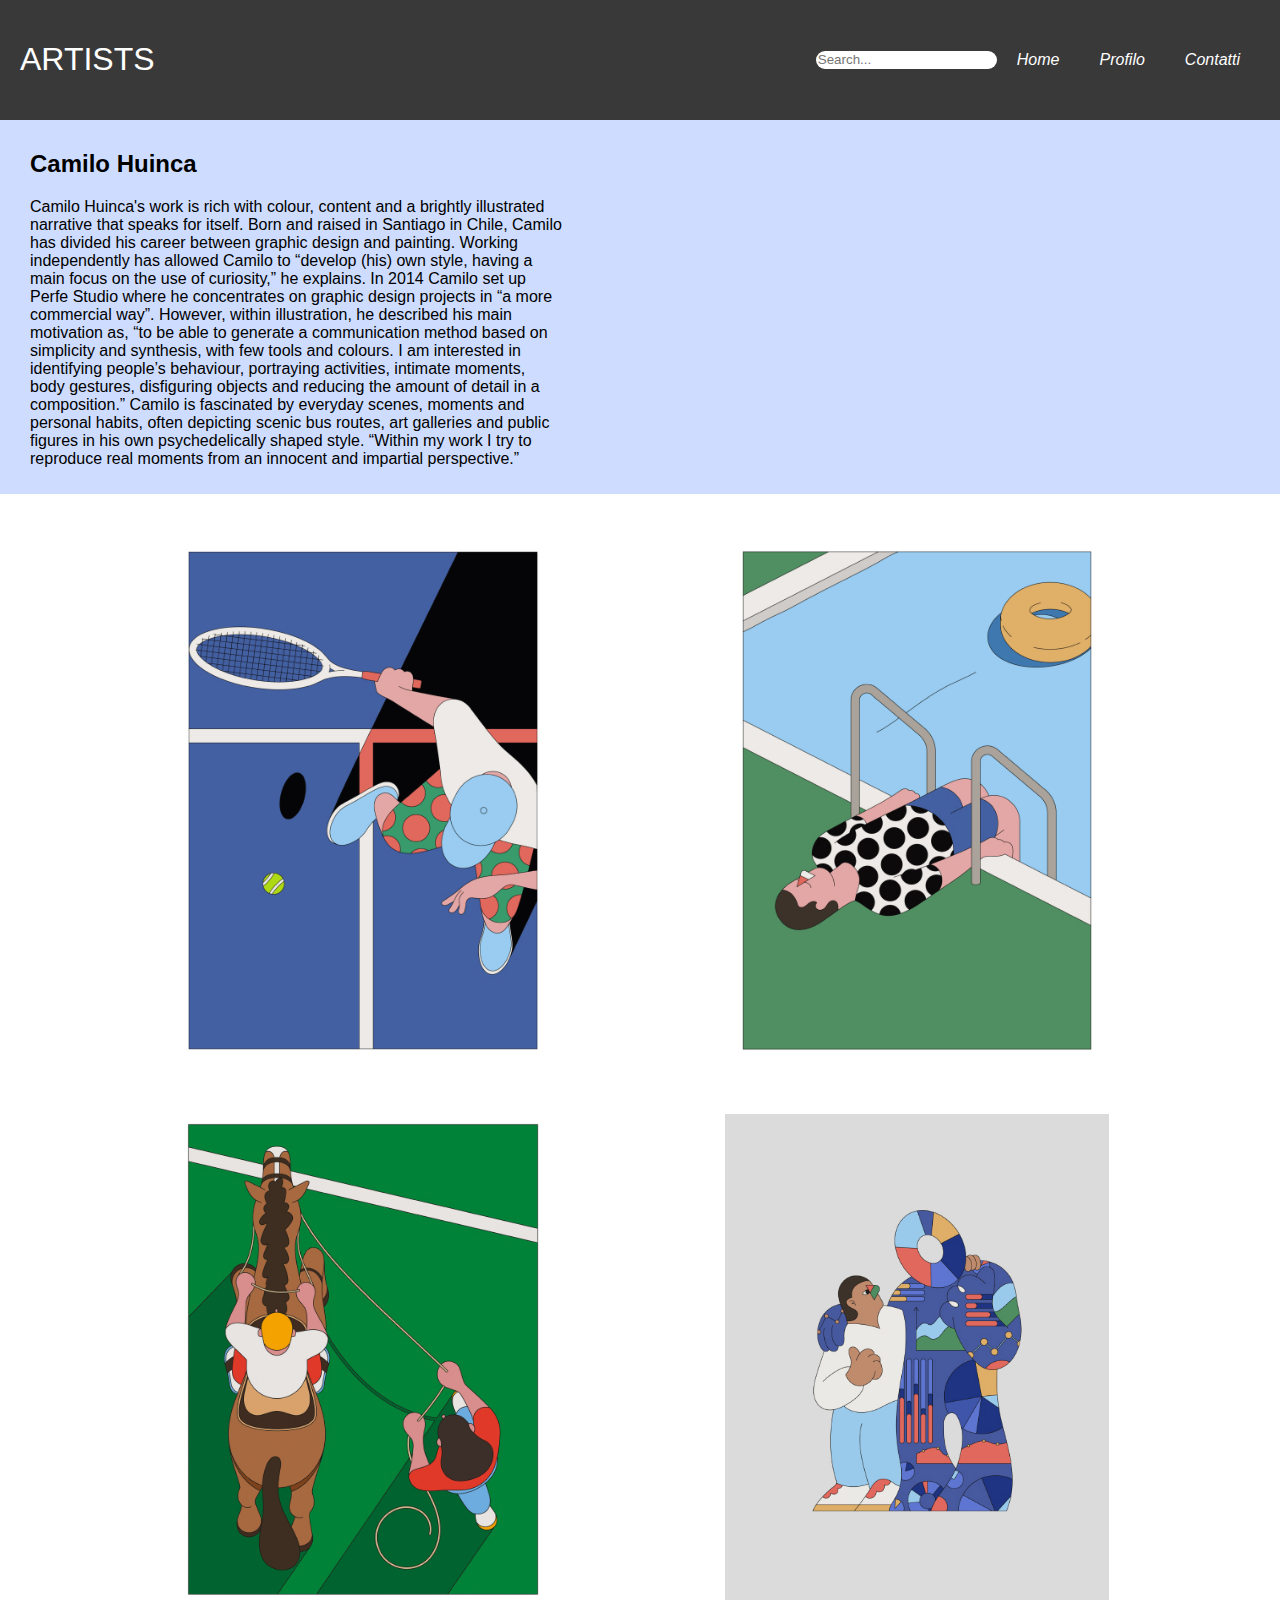
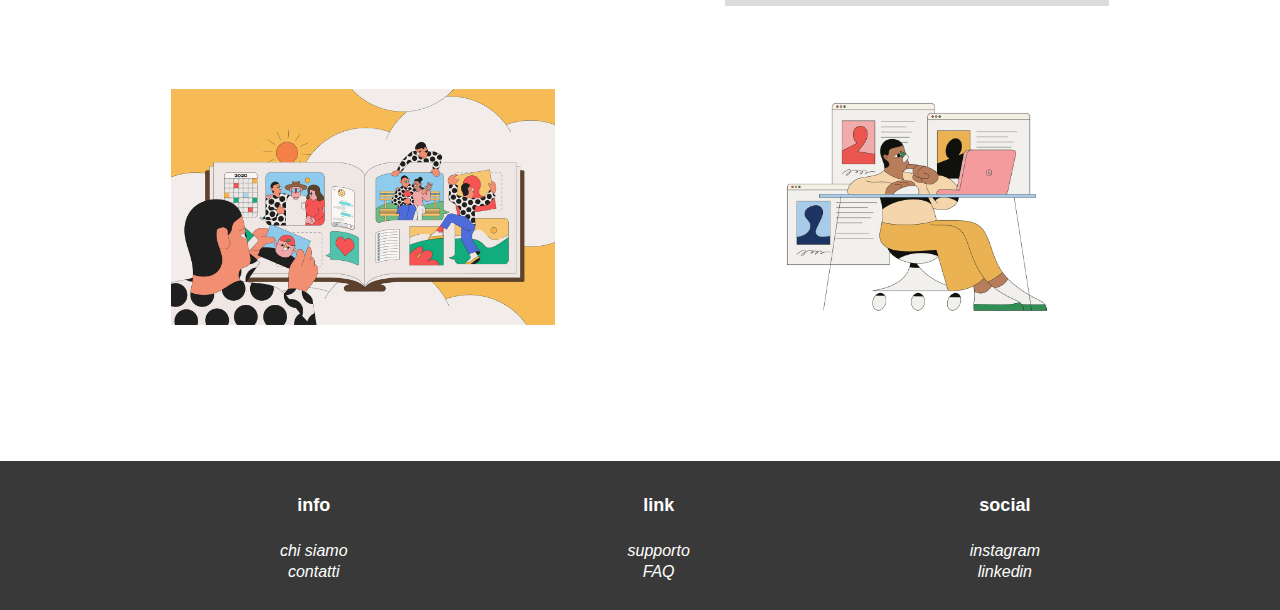
==== index2.html @ b61ab40c "add HTML,CSS,IMG" ====
<!DOCTYPE html>
<html lang="en"></html>
<head>
    <meta charset="UTf-8">
    <meta hhtp-equiv="X-UA-Compatible" content="IE=edge">
    <meta name="viewport" content="width=device-width, initial-scale=1.0">
    <title>index.html</title>
    <link rel="stylesheet" href="css/stili2.css">
</head>
<body>
    <header>
        <h1>ARTISTS</h1>
        <nav>
            <ul>
                <input type="text" placeholder="Search...">
                <li><a href="index.html">Home</a></li>
                <li><a href="#">Profilo</a></li>
                <li><a href="#">Contatti</a></li>
            </ul>
        </nav>
    </header>
    <section class="camilo">
        <div class="camilot">
          <h2>Camilo Huinca</h2>
          <p>Camilo Huinca's work is rich with colour, content and a brightly illustrated<br> narrative that speaks for itself. Born and raised in Santiago in Chile, Camilo<br> has divided his career between graphic design and painting. Working<br> independently has allowed Camilo to “develop (his) own style, having a<br> main focus on the use of curiosity,” he explains. In 2014 Camilo set up<br> Perfe Studio where he concentrates on graphic design projects in “a more<br> commercial way”. However, within illustration, he described his main<br> motivation as, “to be able to generate a communication method based on<br> simplicity and synthesis, with few tools and colours. I am interested in<br> identifying people’s behaviour, portraying activities, intimate moments,<br> body gestures, disfiguring objects and reducing the amount of detail in a<br> composition.” Camilo is fascinated by everyday scenes, moments and<br> personal habits, often depicting scenic bus routes, art galleries and public<br> figures in his own psychedelically shaped style. “Within my work I try to<br> reproduce real moments from an innocent and impartial perspective.”</p>
        
      </div>
      <div class="camiloi">
      
      </div>
      </section>
      <section class="camilo11">

          <div class="camilo1">
          <img src="img/AP_Camilo_Huinca_Match-Point_2x-scaled.jpg">
          <img src="img/AP_Camilo_Huinca_Tired-Swimmer_2x-scaled.jpg">
      </div>
      <div class="camilo2">
          <img src="img/AP_Camilo_Huinca_THE-NEW-YORKER_2x-scaled.jpg">
          <img src="img/AP_Camilo_Huinca_The-Atlantic-03_2x.jpg">
      </div>
      <div class="camilo3">
          <img src="img/AP_Camilo_Huinca_social-well_2x.jpg">
          <img src="img/AP_Camilo_Huinca_LALL_2_2x.jpg">
      </div>
      </section>
      <footer>
        <div class="info">
         <ul>
             <h4>info</h4>
             <li><a href="#">chi siamo</a></li>
             <li><a href="#">contatti</a></li>
         </ul>
        </div>
        <div class="link">
         <ul>
    
             <h4>link</h4>
             <li><a href="#">supporto</a></li>
             <li><a href="#">FAQ</a></li>
         </ul>
        </div>
        <div class="social">
         <ul>
     
             <h4>social</h4>
             <li><a href="#">instagram</a></li>
             <li><a href="#">linkedin</a></li>
             
     </ul>
        </div>
        

     </footer>

</main>
---- css/stili2.css ----
body {
    font-family: Arial, Helvetica, sans-serif;
    background-color: white;
    margin:0%;
}
img {
    max-width:100%;
    height: auto;
}
header a {
    text-decoration: none;
    color:white;
    margin-right: 20px;
    
}

header a:hover {
    color: black;
    text-decoration: underline;
}

header {
    display: flex;
    justify-content: space-between;
    align-items: center;
    padding: 20px;
    color: white;
    background-color: #393939;
    
    
}
header h1 {
    font-weight: 100;
}

header p {
    margin: 0;
    
    text-transform: uppercase;
    
}
header input {
    border-radius: 20px;
    border-style: none;
    
    
}

header nav ul {
    margin:0;
    padding: 0;
    list-style-type: none;
    display: flex;
    gap: 20px;
    font-style: italic;
}
    
div.camilot {
    margin: 0%;
    padding-left: 30px;
    
          
}
.camilo {
    display: flex;
    padding-top: 10px;
    padding-bottom: 10px;
    justify-content: space-between;
   background-color: #CEDDFF;
   align-items: center; 
}
div.camiloi img {
    max-width:50%;
}
.camilo11 img {
    max-width: 30%;
    object-fit: contain;
}
div.camilo1 {
    display: flex;
    justify-content: space-evenly;
    max-width: auto;
    padding-top: 40px;
    
}

div.camilo2 {
    display: flex;
    justify-content: space-evenly;
    max-width: auto;
    padding-top: 40px;
    
}
div.camilo3 {
    display: flex;
    justify-content: space-evenly;
    max-width: auto;
    padding-top: 40px;
    padding-bottom: 100px;
    
}
footer {
    background-color: #393939;
    padding-bottom: 10px;
    padding-top: 10px;
    width: auto;
    height: auto;
    justify-content: space-evenly;
    margin: 0%;
    display: flex;
    text-align: center;
         
}
footer ul {
    color: white;
    font-size: large;
    list-style-type: none;
}
footer a {
    color: white;
    font-style: italic;
    font-size:medium;
    text-decoration: none;    
}
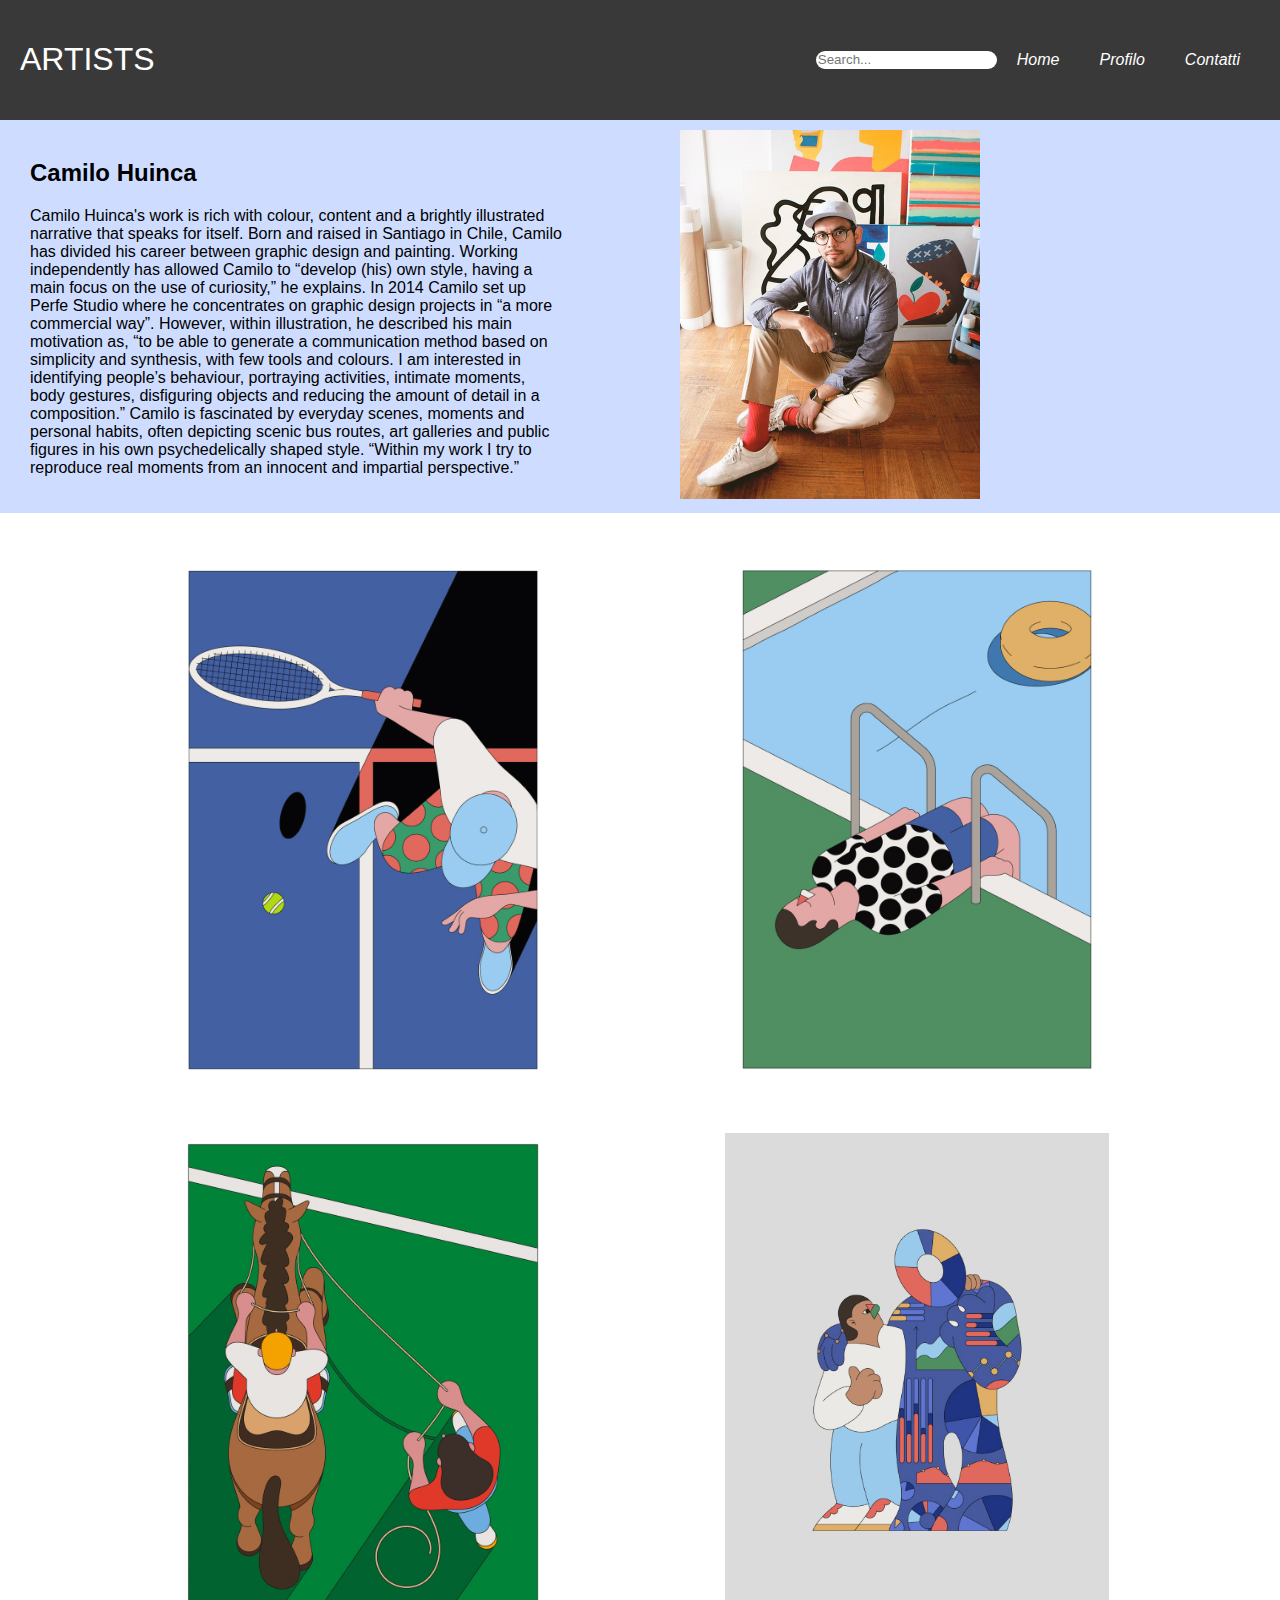
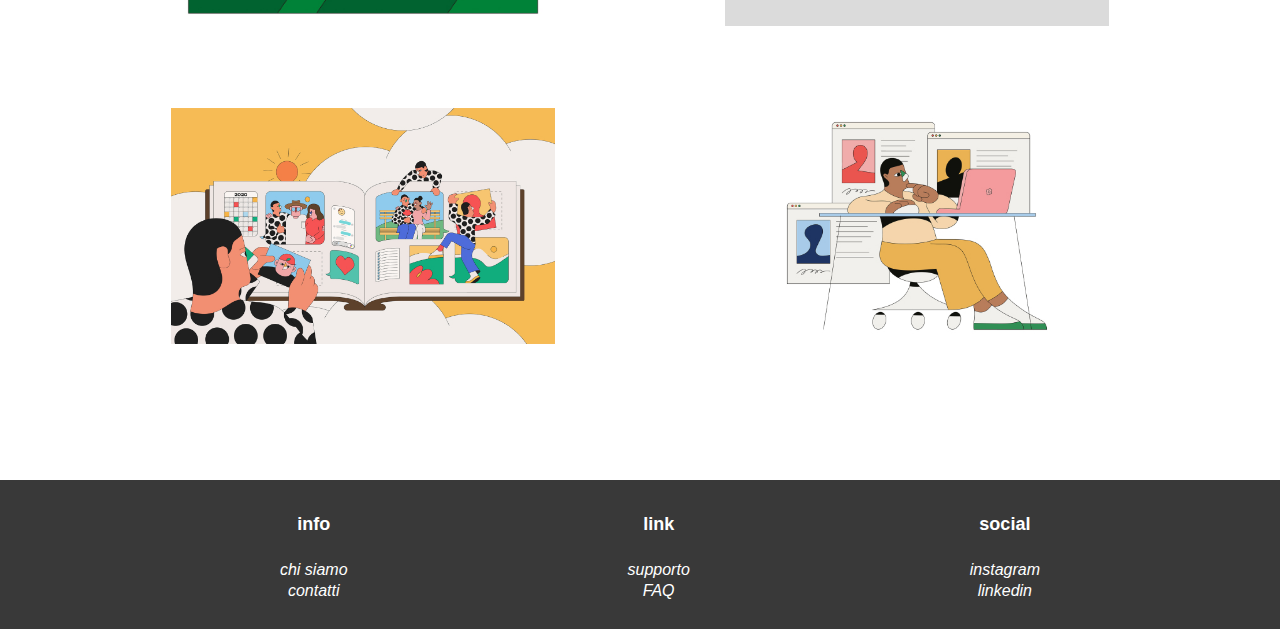
==== commit 9c9912cf: "Update index2.html" ====
--- a/index2.html
+++ b/index2.html
@@ -26,7 +26,7 @@
         
       </div>
       <div class="camiloi">
-      
+      <img src="img/camilo huinca.jpeg">
       </div>
       </section>
       <section class="camilo11">
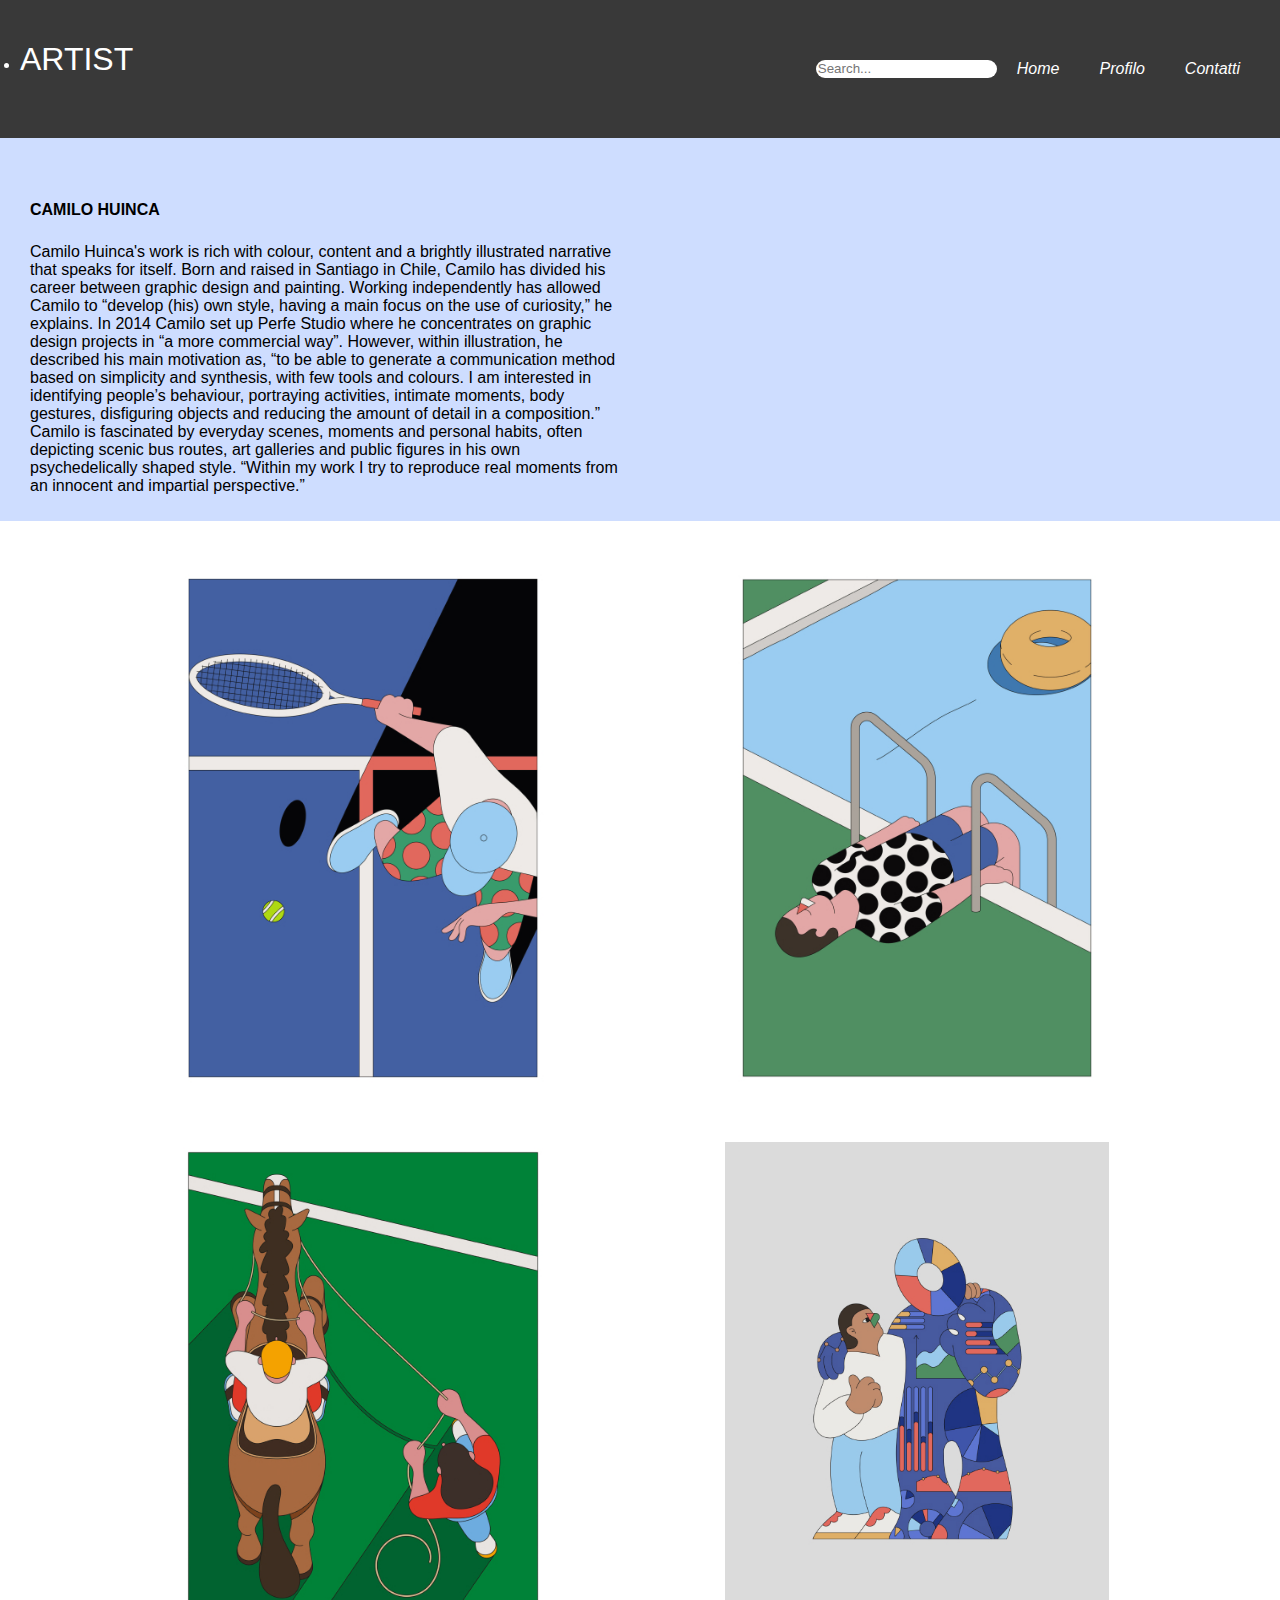
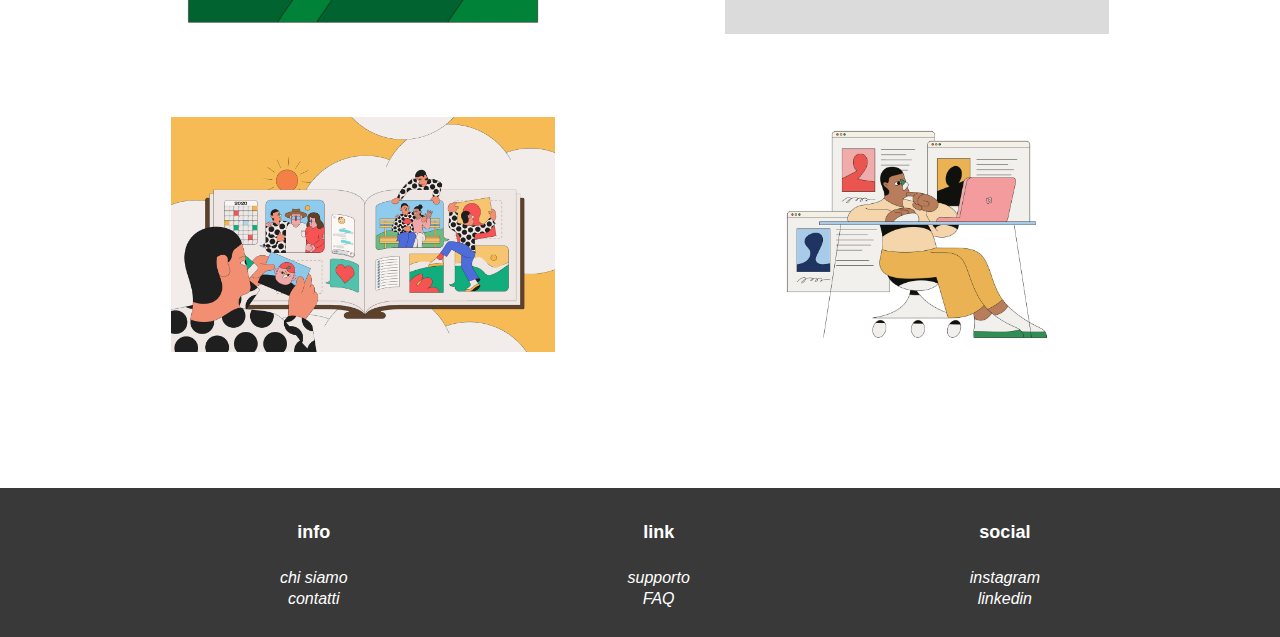
==== commit 30b3ba1c: "add HTML,CSS,IMG" ====
--- a/index2.html
+++ b/index2.html
@@ -9,7 +9,7 @@
 </head>
 <body>
     <header>
-        <h1>ARTISTS</h1>
+        <li><a href="index.html"><h1>ARTIST</h1></a></li>
         <nav>
             <ul>
                 <input type="text" placeholder="Search...">
@@ -19,15 +19,14 @@
             </ul>
         </nav>
     </header>
+    <main>
     <section class="camilo">
         <div class="camilot">
           <h2>Camilo Huinca</h2>
-          <p>Camilo Huinca's work is rich with colour, content and a brightly illustrated<br> narrative that speaks for itself. Born and raised in Santiago in Chile, Camilo<br> has divided his career between graphic design and painting. Working<br> independently has allowed Camilo to “develop (his) own style, having a<br> main focus on the use of curiosity,” he explains. In 2014 Camilo set up<br> Perfe Studio where he concentrates on graphic design projects in “a more<br> commercial way”. However, within illustration, he described his main<br> motivation as, “to be able to generate a communication method based on<br> simplicity and synthesis, with few tools and colours. I am interested in<br> identifying people’s behaviour, portraying activities, intimate moments,<br> body gestures, disfiguring objects and reducing the amount of detail in a<br> composition.” Camilo is fascinated by everyday scenes, moments and<br> personal habits, often depicting scenic bus routes, art galleries and public<br> figures in his own psychedelically shaped style. “Within my work I try to<br> reproduce real moments from an innocent and impartial perspective.”</p>
+          <p>Camilo Huinca's work is rich with colour, content and a brightly illustrated narrative that speaks for itself. Born and raised in Santiago in Chile, Camilo has divided his career between graphic design and painting. Working independently has allowed Camilo to “develop (his) own style, having a main focus on the use of curiosity,” he explains. In 2014 Camilo set up Perfe Studio where he concentrates on graphic design projects in “a more commercial way”. However, within illustration, he described his main motivation as, “to be able to generate a communication method based on simplicity and synthesis, with few tools and colours. I am interested in identifying people’s behaviour, portraying activities, intimate moments, body gestures, disfiguring objects and reducing the amount of detail in a composition.” Camilo is fascinated by everyday scenes, moments and personal habits, often depicting scenic bus routes, art galleries and public figures in his own psychedelically shaped style. “Within my work I try to reproduce real moments from an innocent and impartial perspective.”</p>
         
       </div>
-      <div class="camiloi">
-      <img src="img/camilo huinca.jpeg">
-      </div>
+     
       </section>
       <section class="camilo11">
 
@@ -44,11 +43,12 @@
           <img src="img/AP_Camilo_Huinca_LALL_2_2x.jpg">
       </div>
       </section>
+    </main>
       <footer>
         <div class="info">
          <ul>
              <h4>info</h4>
-             <li><a href="#">chi siamo</a></li>
+             <li><a href="index8.html">chi siamo</a></li>
              <li><a href="#">contatti</a></li>
          </ul>
         </div>
--- a/css/stili2.css
+++ b/css/stili2.css
@@ -58,20 +58,20 @@
 div.camilot {
     margin: 0%;
     padding-left: 30px;
+    max-width: 600px;
     
           
 }
 .camilo {
-    display: flex;
+    
     padding-top: 10px;
     padding-bottom: 10px;
-    justify-content: space-between;
+    
    background-color: #CEDDFF;
-   align-items: center; 
+    
 }
-div.camiloi img {
-    max-width:50%;
-}
+
+
 .camilo11 img {
     max-width: 30%;
     object-fit: contain;
@@ -121,4 +121,27 @@
     font-style: italic;
     font-size:medium;
     text-decoration: none;    
+}
+@media (max-width: 700px){
+    .camilo {
+        display: block;
+        width: 100%;
+        margin: 0;
+    }
+}
+.camilo h2 {
+    text-transform: uppercase;
+    font-size: 16px;
+    margin-bottom: 1.5rem;
+    
+    padding-top: 40px;
+}
+main h2  {
+    display: block;
+    font-size: 1.5em;
+    margin-block-start: 0.83em;
+    margin-block-end: 0.83em;
+    margin-inline-start: 0px;
+    margin-inline-end: 0px;
+    font-weight: bold;
 }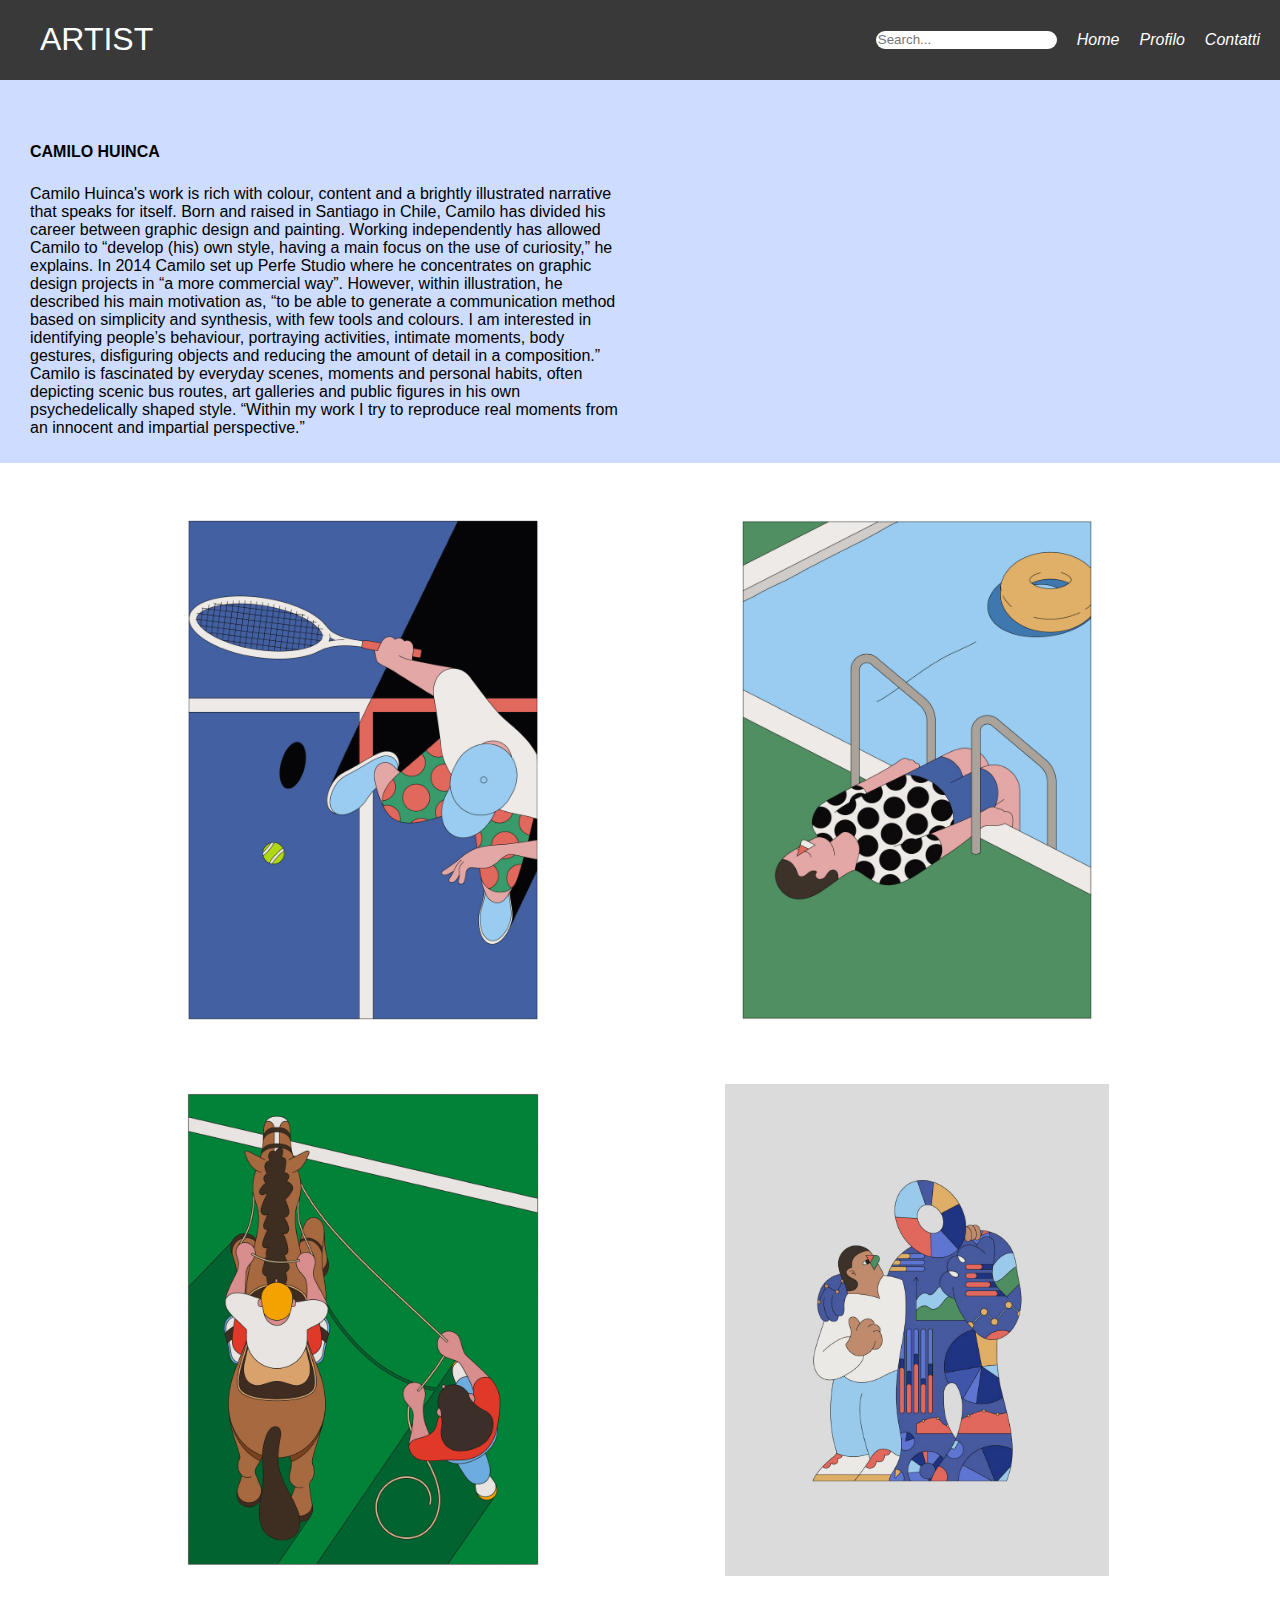
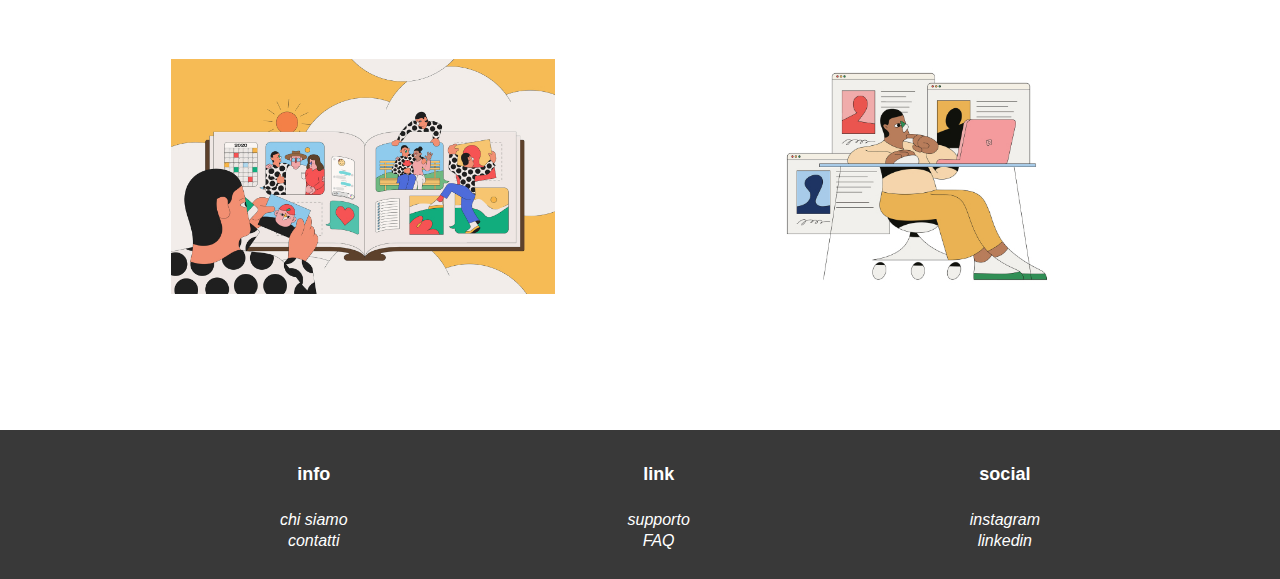
==== commit a70f8f9c: "add HTML,CSS,IMG" ====
--- a/index2.html
+++ b/index2.html
@@ -9,7 +9,11 @@
 </head>
 <body>
     <header>
+        <div class="artist">
+            <ul>
         <li><a href="index.html"><h1>ARTIST</h1></a></li>
+            </ul>
+        </div>
         <nav>
             <ul>
                 <input type="text" placeholder="Search...">
@@ -73,4 +77,5 @@
 
      </footer>
 
-</main>+</main>
+</body>--- a/css/stili2.css
+++ b/css/stili2.css
@@ -10,8 +10,11 @@
 header a {
     text-decoration: none;
     color:white;
-    margin-right: 20px;
     
+    
+}
+div.artist ul  {
+    list-style-type: none;
 }
 
 header a:hover {
@@ -23,9 +26,11 @@
     display: flex;
     justify-content: space-between;
     align-items: center;
-    padding: 20px;
+    padding-right: 20px;
     color: white;
     background-color: #393939;
+    
+    
     
     
 }
@@ -42,8 +47,6 @@
 header input {
     border-radius: 20px;
     border-style: none;
-    
-    
 }
 
 header nav ul {
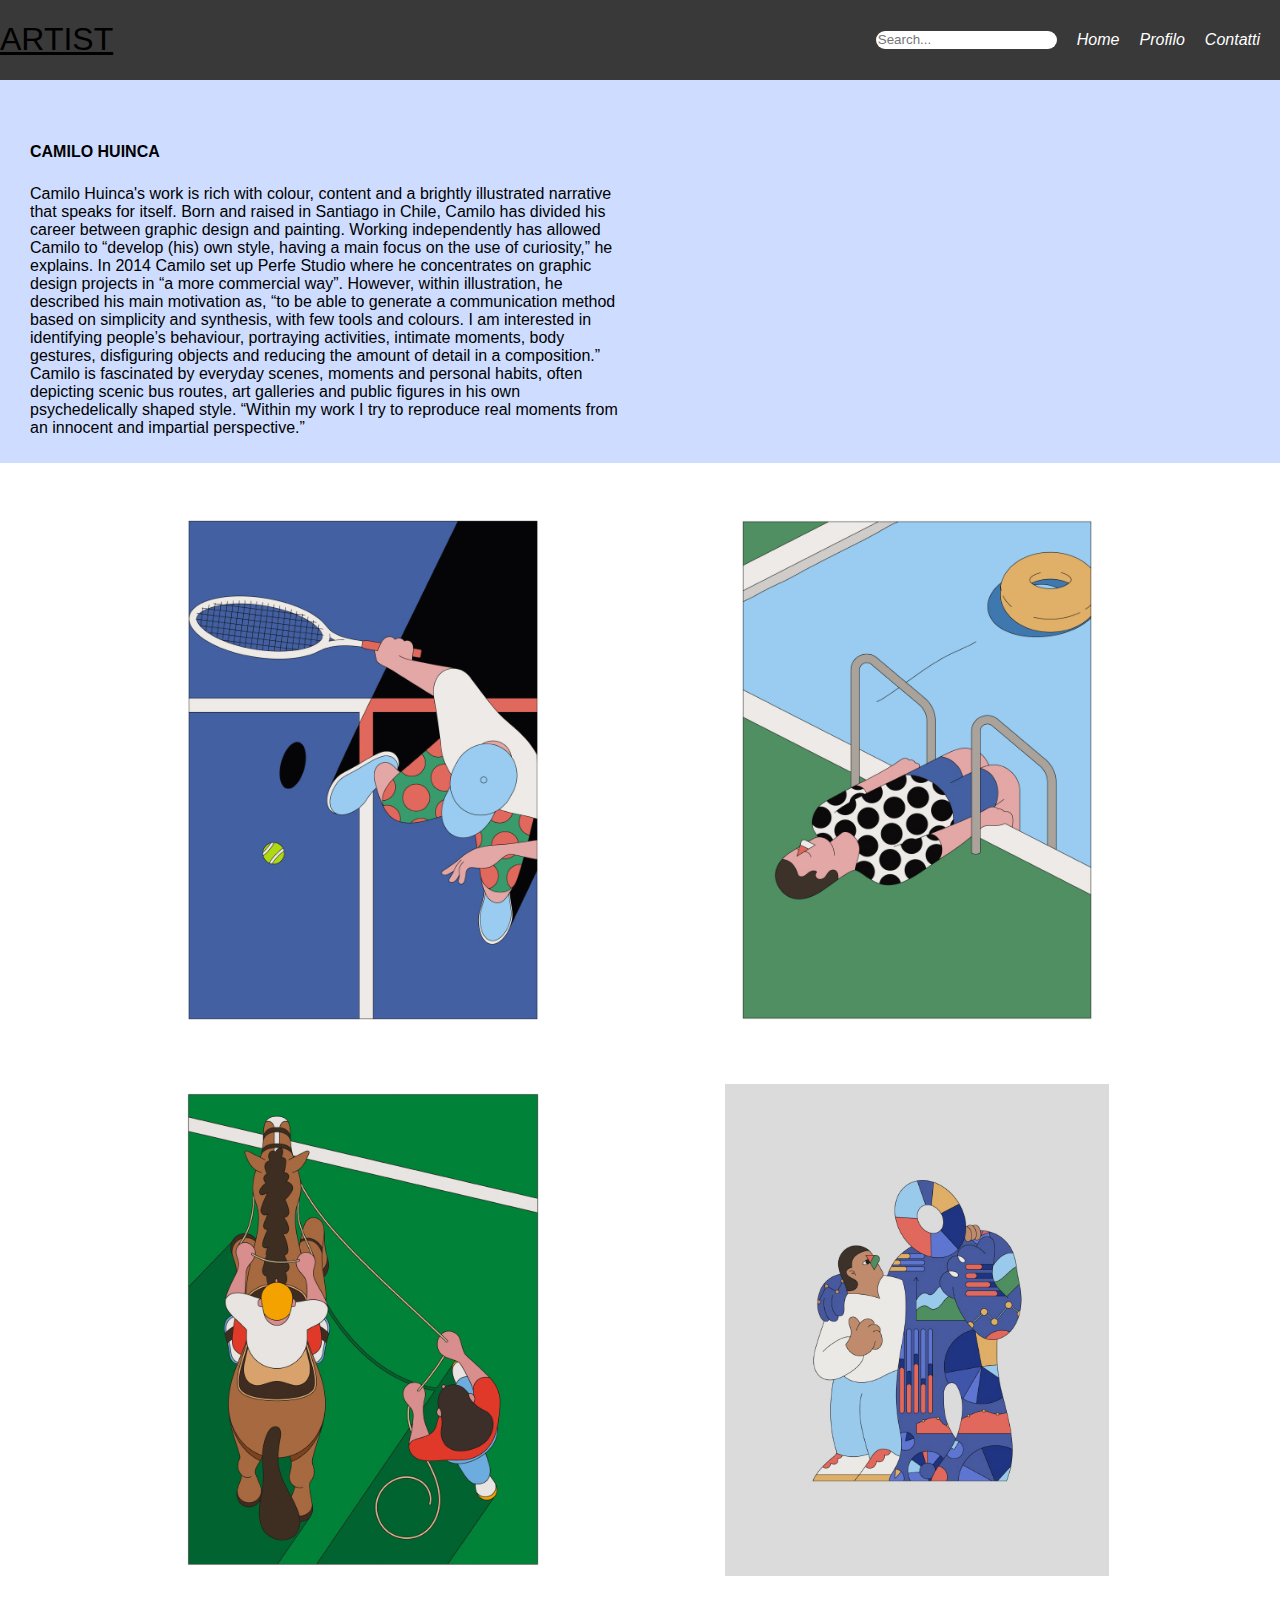
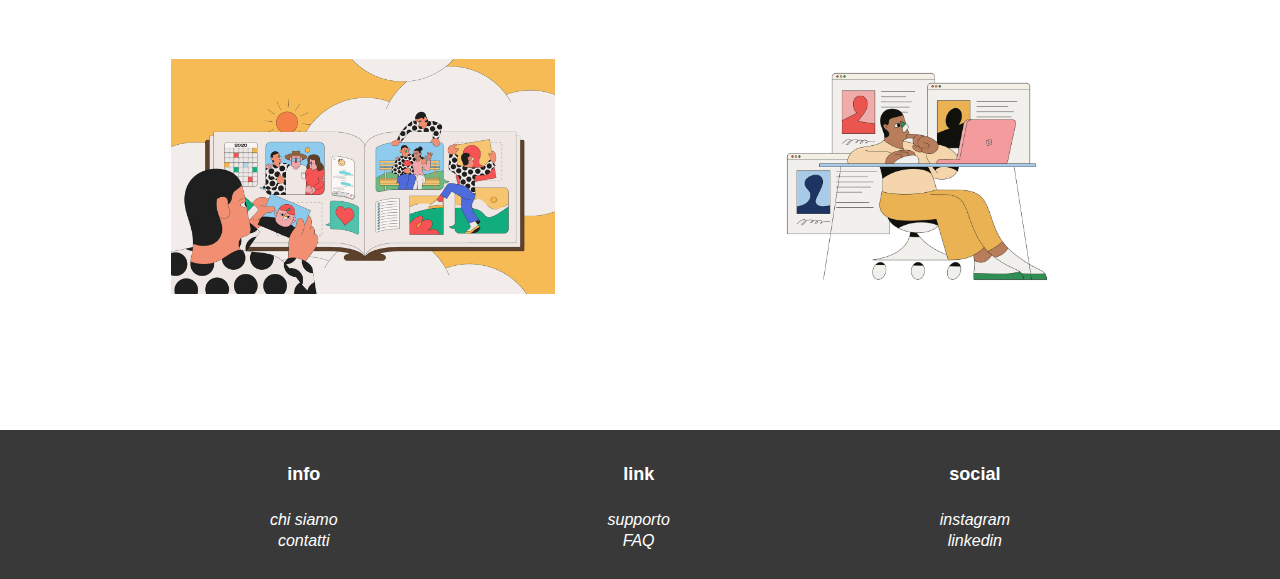
==== commit 34d5816e: "add HTML,CSS,IMG" ====
--- a/index2.html
+++ b/index2.html
@@ -9,11 +9,11 @@
 </head>
 <body>
     <header>
-        <div class="artist">
-            <ul>
-        <li><a href="index.html"><h1>ARTIST</h1></a></li>
-            </ul>
-        </div>
+        
+            
+        <a href="index.html"><h1>ARTIST</h1></a>
+        
+        
         <nav>
             <ul>
                 <input type="text" placeholder="Search...">
--- a/css/stili2.css
+++ b/css/stili2.css
@@ -13,9 +13,7 @@
     
     
 }
-div.artist ul  {
-    list-style-type: none;
-}
+
 
 header a:hover {
     color: black;
@@ -106,6 +104,7 @@
     background-color: #393939;
     padding-bottom: 10px;
     padding-top: 10px;
+    padding-right: 40px;
     width: auto;
     height: auto;
     justify-content: space-evenly;
@@ -130,6 +129,7 @@
         display: block;
         width: 100%;
         margin: 0;
+        
     }
 }
 .camilo h2 {
@@ -147,4 +147,11 @@
     margin-inline-start: 0px;
     margin-inline-end: 0px;
     font-weight: bold;
-}+}
+@media (max-width: 700px){
+    header {
+       flex-direction: column;
+       gap: 8px;
+       padding-bottom: 20px;
+   }
+   }